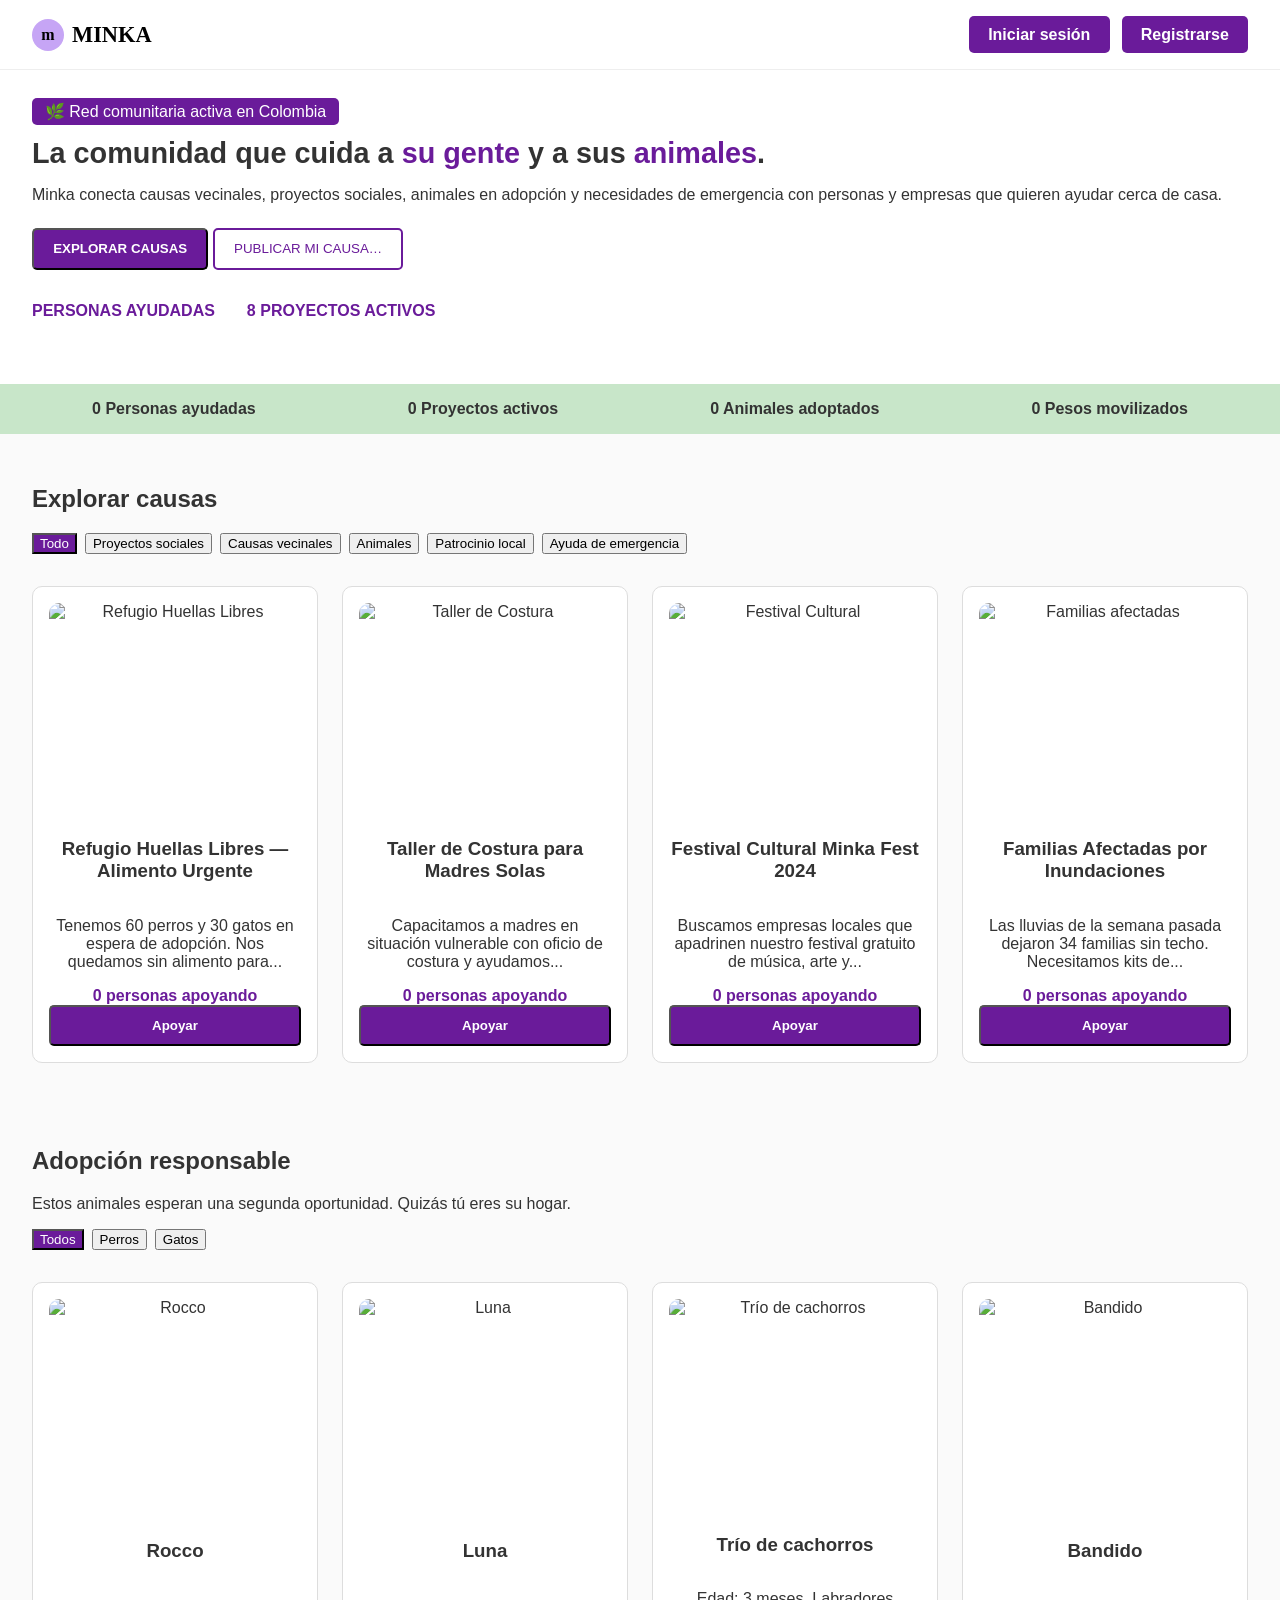
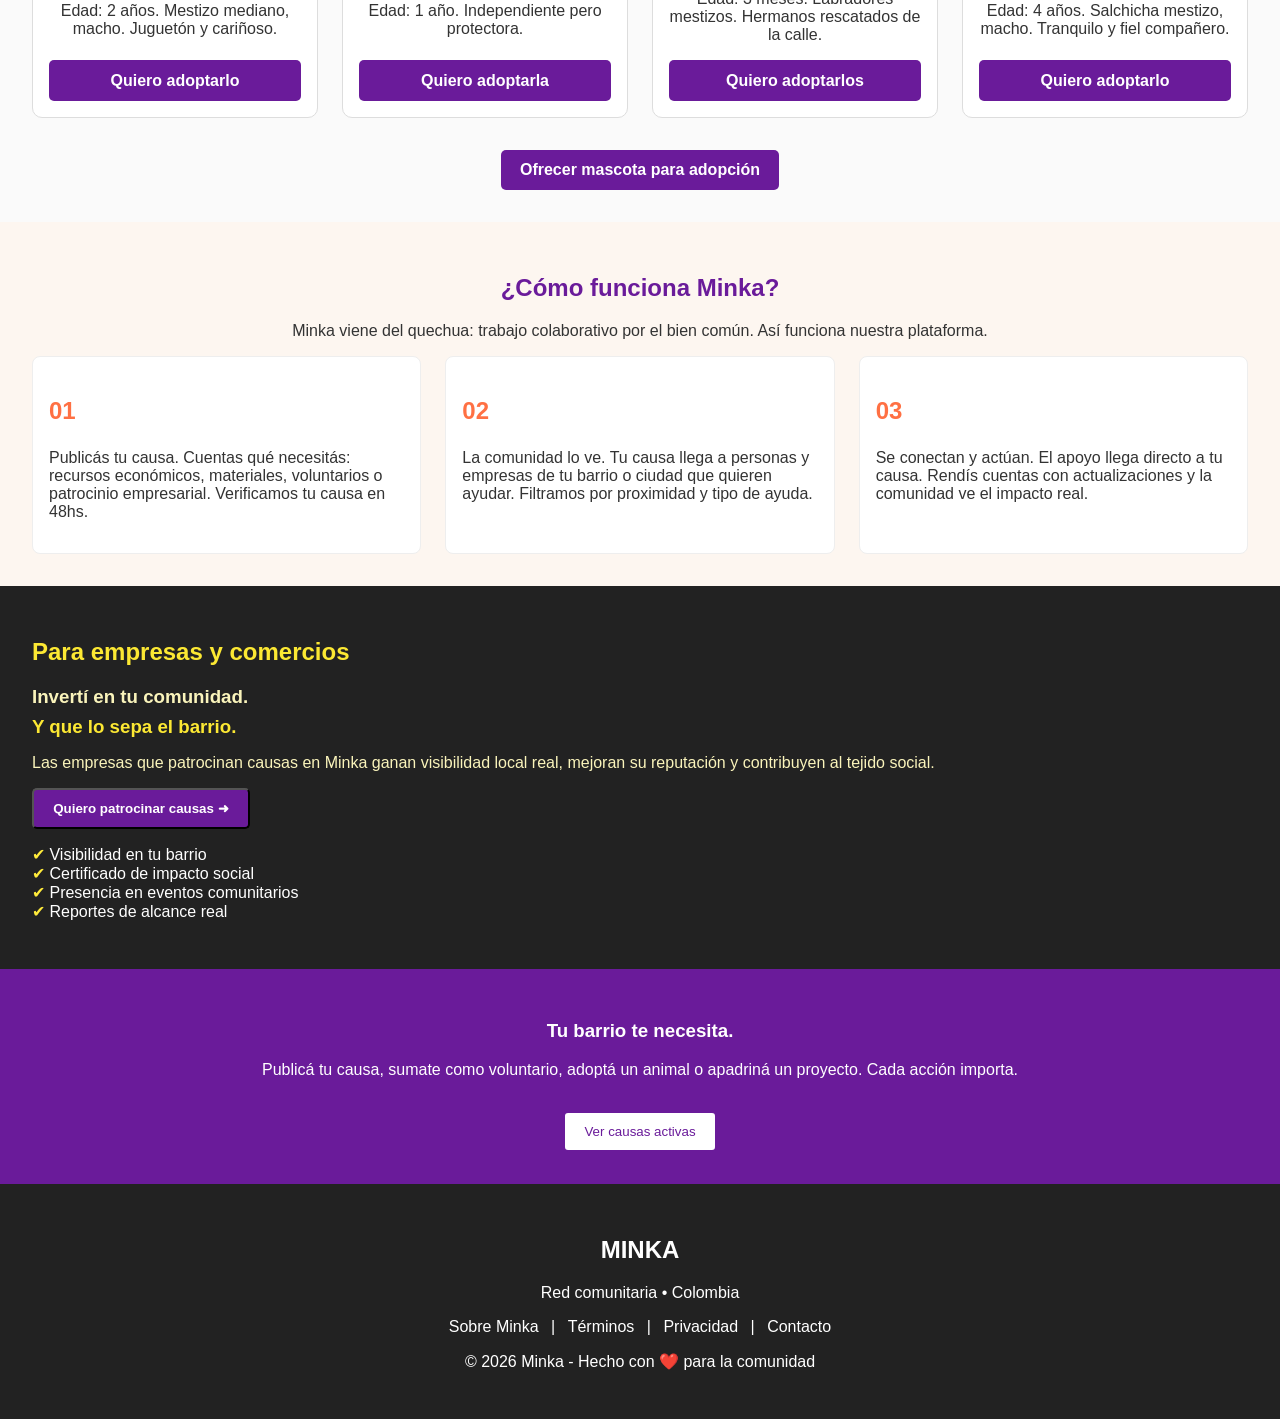
==== home/home.html @ 9ef89134 "created field home and minka" ====
<!DOCTYPE html>
<html lang="es">

<head>
  <meta charset="UTF-8">
  <title>Minka - Comunidad</title>
  <link rel="stylesheet" href="home.css">
</head>

<body>
  <header>
    <div class="logo">
      <a href="../Minka.E.M.E/HTML/datos_personales.html" class="logo-circle">m</a>
      <span class="logo-text">MINKA</span>
    </div>
    <nav>
      <a href="../Minka.E.M.E/HTML/login.html" class="login-btn">Iniciar sesión</a>
      <a href="../Minka.E.M.E/HTML/Registrarse.html" class="register-btn">Registrarse</a>
    </nav>
  </header>

  <main>
    <span class="tag">🌿 Red comunitaria activa en Colombia</span>
    <h1>La comunidad que cuida a <span class="highlight">su gente</span> y a sus <span
        class="highlight">animales</span>.</h1>
    <p>Minka conecta causas vecinales, proyectos sociales, animales en adopción y necesidades de emergencia con personas
      y empresas que quieren ayudar cerca de casa.</p>

    <div class="buttons">
      <button class="primary">EXPLORAR CAUSAS</button>
      <button class="secondary">PUBLICAR MI CAUSA…</button>
    </div>

    <section class="stats">
      <div> PERSONAS AYUDADAS</div>
      <div>8 PROYECTOS ACTIVOS</div>
    </section>

    <div class="decor"></div>
  </main>

  <section class="counters">
    <div>0 Personas ayudadas</div>
    <div>0 Proyectos activos</div>
    <div>0 Animales adoptados</div>
    <div>0 Pesos movilizados</div>
  </section>

  <section class="explorar">
    <h2>Explorar causas</h2>
    <div class="filters">
      <button class="filter active" data-category="all">Todo</button>
      <button class="filter" data-category="social">Proyectos sociales</button>
      <button class="filter" data-category="vecinal">Causas vecinales</button>
      <button class="filter" data-category="animales">Animales</button>
      <button class="filter" data-category="patrocinio">Patrocinio local</button>
      <button class="filter" data-category="emergencia">Ayuda de emergencia</button>
    </div>

    <div class="cards">
      <div class="card" data-category="animales">
        <img
          src="https://encrypted-tbn0.gstatic.com/images?q=tbn:ANd9GcSaNjEu8xQxOeWsLRJibXXnTWfPn-ozSV0iFJRUZ-6-og&s=10"
          alt="Refugio Huellas Libres">
        <h3>Refugio Huellas Libres — Alimento Urgente</h3>
        <p>Tenemos 60 perros y 30 gatos en espera de adopción. Nos quedamos sin alimento para...</p>
        <span>0 personas apoyando</span>
        <button class="support">Apoyar</button>
      </div>

      <div class="card" data-category="social">
        <img src="https://www.quebradablancafase2.cl/wp-content/uploads/2023/05/taller-de-costura-4-697x516.jpg"
          alt="Taller de Costura">
        <h3>Taller de Costura para Madres Solas</h3>
        <p>Capacitamos a madres en situación vulnerable con oficio de costura y ayudamos...</p>
        <span>0 personas apoyando</span>
        <button class="support">Apoyar</button>
      </div>

      <div class="card" data-category="patrocinio">
        <img
          src="https://encrypted-tbn0.gstatic.com/images?q=tbn:ANd9GcQ7Z9cr3oB73BdTyl2SCoteaiQb75JfIqIh63PXHbESd1kula6LsIi1AKum&s=10"
          alt="Festival Cultural">
        <h3>Festival Cultural Minka Fest 2024</h3>
        <p>Buscamos empresas locales que apadrinen nuestro festival gratuito de música, arte y...</p>
        <span>0 personas apoyando</span>
        <button class="support">Apoyar</button>
      </div>

      <div class="card" data-category="emergencia">
        <img
          src="https://encrypted-tbn0.gstatic.com/images?q=tbn:ANd9GcSid4t8cBs7adcz__4-xoMxeef-o9dFLk702gSRywu6jA&s=10"
          alt="Familias afectadas">
        <h3>Familias Afectadas por Inundaciones</h3>
        <p>Las lluvias de la semana pasada dejaron 34 familias sin techo. Necesitamos kits de...</p>
        <span>0 personas apoyando</span>
        <button class="support">Apoyar</button>
      </div>
    </div>
  </section>

  <section class="adopcion">
    <h2>Adopción responsable</h2>
    <p>Estos animales esperan una segunda oportunidad. Quizás tú eres su hogar.</p>
    <div class="filters">
      <button class="filter active" data-category="all">Todos</button>
      <button class="filter" data-category="perros">Perros</button>
      <button class="filter" data-category="gatos">Gatos</button>
    </div>

    <div class="cards">
      <div class="card" data-category="perros">
        <img
          src="https://encrypted-tbn0.gstatic.com/images?q=tbn:ANd9GcQGKNMazz9Sl7fkIMDhFkq0iMN4-rPEWIQQDMUs0IEUVA&s=10"
          alt="Rocco">
        <h3>Rocco</h3>
        <p>Edad: 2 años. Mestizo mediano, macho. Juguetón y cariñoso.</p>
        <a href="../Minka.E.M.E/HTML/Adopcion.html?nombre=Rocco" class="support">
          Quiero adoptarlo
        </a>
      </div>
      <div class="card" data-category="gatos">
        <img
          src="https://encrypted-tbn0.gstatic.com/images?q=tbn:ANd9GcQX6gGj58B2H-W8RHTz_Qa1y-UOMAwhQD5AgymASyIdHQ&s=10"
          alt="Luna">
        <h3>Luna</h3>
        <p>Edad: 1 año. Independiente pero protectora.</p>
        <a href="../Minka.E.M.E/HTML/Adopcion.html?nombre=Luna" class="support">
          Quiero adoptarla
        </a>
      </div>
      <div class="card" data-category="perros">
        <img
          src="https://encrypted-tbn0.gstatic.com/images?q=tbn:ANd9GcRPjHMdVmpjX0w4Fqoa8EnH5HkmgqgNo9jEoJ3sY5CFSA&s=10"
          alt="Trío de cachorros">
        <h3>Trío de cachorros</h3>
        <p>Edad: 3 meses. Labradores mestizos. Hermanos rescatados de la calle.</p>
        <a href="../Minka.E.M.E/HTML/Adopcion.html?nombre=Cachorros" class="support">
          Quiero adoptarlos
        </a>
      </div>
      <div class="card" data-category="perros">
        <img
          src="https://encrypted-tbn0.gstatic.com/images?q=tbn:ANd9GcQYd863g4DUo9yZZ0RUiN1n-aJa63BK0QbAhkVOXiRQEA&s=10"
          alt="Bandido">
        <h3>Bandido</h3>
        <p>Edad: 4 años. Salchicha mestizo, macho. Tranquilo y fiel compañero.</p>
        <a href="../Minka.E.M.E/HTML/Adopcion.html?nombre=Bandido" class="support">
          Quiero adoptarlo
        </a>
      </div>
    </div>
    <div class="ofrecer">
      <a href="../Minka.E.M.E/HTML/Mascota_para_adoptar.html" class="primary">
        Ofrecer mascota para adopción
      </a>
    </div>
  </section>

  <section class="funciona">
    <h2 style="text-align: center;">¿Cómo funciona Minka?</h2>
    <p style="text-align: center;">Minka viene del quechua: trabajo colaborativo por el bien común. Así funciona nuestra
      plataforma.</p>
    <div class="steps">
      <div class="step">
        <h3>01</h3>
        <p>Publicás tu causa. Cuentas qué necesitás: recursos económicos, materiales, voluntarios o patrocinio
          empresarial. Verificamos tu causa en 48hs.</p>
      </div>
      <div class="step">
        <h3>02</h3>
        <p>La comunidad lo ve. Tu causa llega a personas y empresas de tu barrio o ciudad que quieren ayudar. Filtramos
          por proximidad y tipo de ayuda.</p>
      </div>
      <div class="step">
        <h3>03</h3>
        <p>Se conectan y actúan. El apoyo llega directo a tu causa. Rendís cuentas con actualizaciones y la comunidad ve
          el impacto real.</p>
      </div>
    </div>
  </section>

  <section class="empresas">
    <div class="empresas-dark">
      <h2>Para empresas y comercios</h2>
      <h3 class="h3_inverti">Invertí en tu comunidad. </h3>
      <h3 class="h3_barrio">Y que lo sepa el barrio.</h3>
      <p>Las empresas que patrocinan causas en Minka ganan visibilidad local real, mejoran su reputación y contribuyen
        al tejido social.</p>
      <button class="primary">Quiero patrocinar causas ➜</button>
      <ul>
        <li>Visibilidad en tu barrio</li>
        <li>Certificado de impacto social</li>
        <li>Presencia en eventos comunitarios</li>
        <li>Reportes de alcance real</li>
      </ul>
    </div>
    <div class="empresas-purple">
      <h3>Tu barrio te necesita.</h3>
      <p>Publicá tu causa, sumate como voluntario, adoptá un animal o apadriná un proyecto. Cada acción importa.</p>
      <button class="secondary">Ver causas activas</button>
    </div>
  </section>

  <footer>
    <div class="footer-content">
      <h2>MINKA</h2>
      <p>Red comunitaria • Colombia</p>
      <nav>
        <a href="#">Sobre Minka</a> |
        <a href="#">Términos</a> |
        <a href="#">Privacidad</a> |
        <a href="#">Contacto</a>
      </nav>
      <p>© 2026 Minka - Hecho con ❤️ para la comunidad</p>
    </div>
  </footer>

  <script src="home.js"></script>
</body>

</html>
---- home/home.css ----
body {
  font-family: 'Segoe UI', Arial, sans-serif;
  margin: 0;
  background: #fff;
  color: #333;
}

header {
  display: flex;
  justify-content: space-between;
  align-items: center;
  padding: 1rem 2rem;
  background: #fff;
  border-bottom: 1px solid #eee;
}

.logo {
  display: flex;
  align-items: center;
  gap: 8px;
}
.logo-circle {
  width: 32px;
  height: 32px;
  background: #c6a5f5; 
  border-radius: 50%;
  display: flex;
  align-items: center;
  justify-content: center;
  font-weight: bold;
  font-size: 1rem;
  color: #000;
  font-family: cursive;
  text-decoration: none;
  cursor: pointer;      
}
.logo-circle:hover {
  background: #b28ae6; 
}
.logo-text {
  font-family: cursive;
  font-size: 1.4rem;
  font-weight: bold;
  color: #000;
}

header nav {
  display: flex;
  gap: 12px; 
}
.login-btn, .register-btn {
  background: #6a1b9a; 
  color: #fff;
  padding: 0.6rem 1.2rem;
  border-radius: 5px;
  text-decoration: none;
  font-weight: bold;
}
.register-btn {
  background: #6a1b9a; 
}

main {
  padding: 2rem;
}
.tag {
  background: #6a1b9a;
  color: #fff;
  padding: 0.3rem 0.8rem;
  border-radius: 5px;
}
h1 {
  margin: 1rem 0;
  font-size: 1.8rem;
}
.highlight { color: #6a1b9a; font-weight: bold; }
.buttons { margin: 1.5rem 0; }

button.primary, button.support,
a.primary, a.support {
  background: #6a1b9a;
  color: #fff;
  padding: 0.7rem 1.2rem;
  border-radius: 5px;
  font-weight: bold;
  text-decoration: none;
  display: inline-block;
  cursor: pointer;
}

button.secondary {
  background: #fff;
  color: #6a1b9a;
  border: 2px solid #6a1b9a;
  padding: 0.7rem 1.2rem;
  border-radius: 5px;
  cursor: pointer;
}

.stats {
  margin: 2rem 0;
  font-weight: bold;
  color: #6a1b9a;
  display: flex;
  gap: 2rem;
}

.counters {
  background: #c8e6c9;
  padding: 1rem;
  display: flex;
  justify-content: space-around;
  font-weight: bold;
}

.explorar, .adopcion {
  padding: 2rem;
  background: #fafafa;
}
.filters {
  display: flex;
  flex-wrap: wrap;
  gap: 0.5rem;
  margin-bottom: 2rem;
}
.filter.active { background: #6a1b9a; color: #fff; }

/* Ajuste para que las tarjetas se alineen */
.cards {
  display: grid;
  grid-template-columns: repeat(auto-fit,minmax(250px,1fr));
  gap: 1.5rem;
  align-items: stretch; /* todas las columnas se estiran */
}
.card {
  background: #fff;
  border: 1px solid #ddd;
  border-radius: 10px;
  padding: 1rem;
  text-align: center;
  display: flex;
  flex-direction: column;
  justify-content: space-between; /* botón siempre abajo */
}
.card img {
  width: 100%;
  height: 200px;        
  object-fit: cover;   
  border-radius: 10px;
  margin-bottom: 1rem;
}
.card span { color: #6a1b9a; font-weight: bold; }

.formulario h2 { text-align: center; color: #6a1b9a; }
.formulario label { display: block; margin-top: 1rem; font-weight: bold; }
.formulario input, .formulario textarea {
  width: 100%;
  padding: 0.6rem;
  margin-top: 0.5rem;
  border: 1px solid #ccc;
  border-radius: 5px;
}

.funciona {
  padding: 2rem;
  background: #fdf6f0;
}
.funciona h2 { color: #6a1b9a; }
.steps { display: flex; gap: 1.5rem; flex-wrap: wrap; }
.step { flex: 1; background: #fff; padding: 1rem; border-radius: 8px; border: 1px solid #eee; }
.step h3 { color: #ff7043; font-size: 1.5rem; }

.empresas-dark {
  background: #222;
  color: #fff;
  padding: 2rem;
}
.empresas-dark h2 { color: #fce833; }
.empresas-dark h3 { margin: 0.5rem 0; }
.empresas-dark .h3_barrio { color: #fce833; }
.empresas-dark .h3_inverti { color: #faf4bb; }
.empresas-dark p { color: #faf4bb; }

.empresas-dark ul { margin-top: 1rem; list-style: none; padding: 0; }
.empresas-dark li::before {
  content: "✔ ";
  color: #ffeb3b;
}
.empresas-purple {
  background: #6a1b9a;
  color: #fff;
  padding: 2rem;
  text-align: center;
}
.empresas-purple button { margin-top: 1rem; }

footer {
  background: #222;
  color: #fff;
  padding: 2rem;
  text-align: center;
}
footer nav a { color: #fff; text-decoration: none; margin: 0 0.5rem; }

.ofrecer {
  display: flex;
  justify-content: center; /* lo centra horizontalmente */
  margin-top: 2rem;        /* espacio respecto a las tarjetas */
}

.ofrecer a.primary {
  background: #6a1b9a;
  color: #fff;
  padding: 0.7rem 1.2rem;
  border-radius: 5px;
  font-weight: bold;
  text-decoration: none;
  display: inline-block;
}
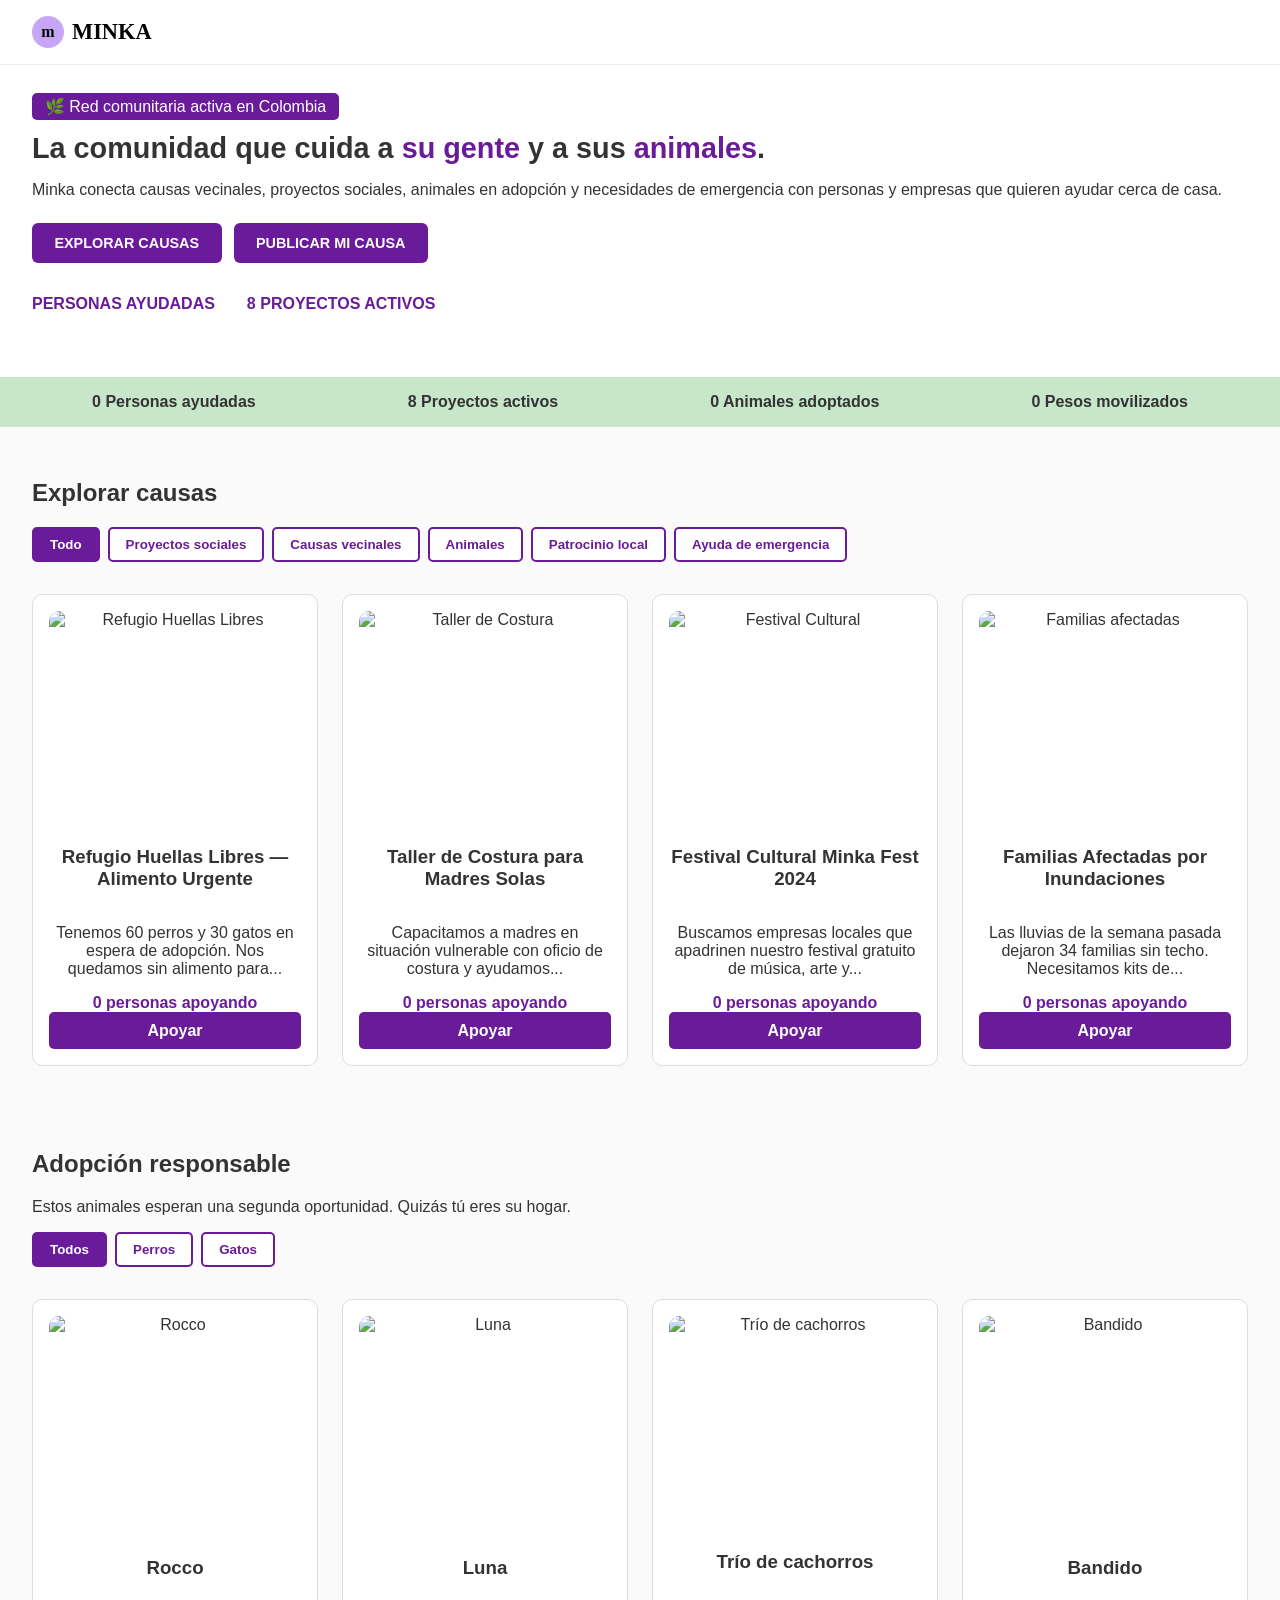
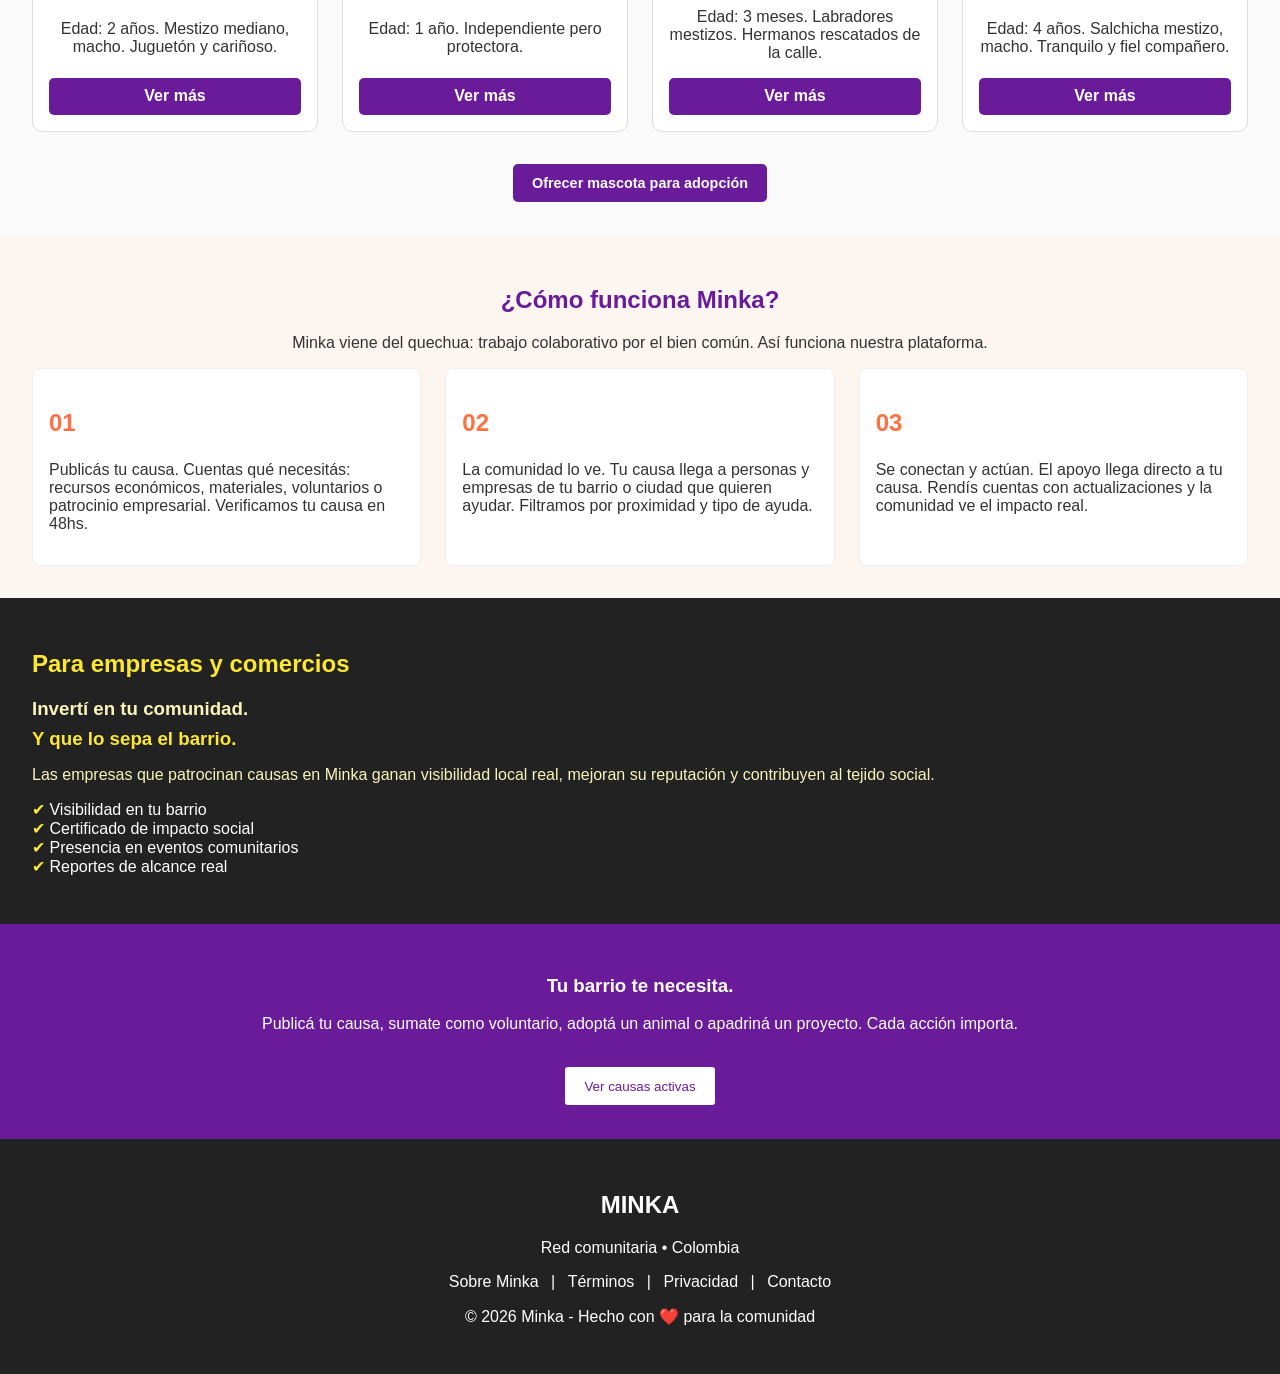
==== commit fd3c36f4: "cambios html css y js" ====
--- a/home/home.html
+++ b/home/home.html
@@ -10,14 +10,16 @@
 <body>
   <header>
     <div class="logo">
-      <a href="../Minka.E.M.E/HTML/datos_personales.html" class="logo-circle">m</a>
+      <a href="../HTML/datos_personales.html" class="logo-circle">m</a>
       <span class="logo-text">MINKA</span>
     </div>
-    <nav>
-      <a href="../Minka.E.M.E/HTML/login.html" class="login-btn">Iniciar sesión</a>
-      <a href="../Minka.E.M.E/HTML/Registrarse.html" class="register-btn">Registrarse</a>
-    </nav>
+    <div>
+      <nav>
+        <span id="usuario" class="usuario"></span>
+      </nav>
+    </div>
   </header>
+
 
   <main>
     <span class="tag">🌿 Red comunitaria activa en Colombia</span>
@@ -28,7 +30,7 @@
 
     <div class="buttons">
       <button class="primary">EXPLORAR CAUSAS</button>
-      <button class="secondary">PUBLICAR MI CAUSA…</button>
+      <a href="../HTML/Mi_proyecto.html" class="primary">PUBLICAR MI CAUSA</a>
     </div>
 
     <section class="stats">
@@ -41,7 +43,7 @@
 
   <section class="counters">
     <div>0 Personas ayudadas</div>
-    <div>0 Proyectos activos</div>
+    <div>8 Proyectos activos</div>
     <div>0 Animales adoptados</div>
     <div>0 Pesos movilizados</div>
   </section>
@@ -65,7 +67,7 @@
         <h3>Refugio Huellas Libres — Alimento Urgente</h3>
         <p>Tenemos 60 perros y 30 gatos en espera de adopción. Nos quedamos sin alimento para...</p>
         <span>0 personas apoyando</span>
-        <button class="support">Apoyar</button>
+        <a href="../HTML/voy_apoyar.html" class="support">Apoyar</a>
       </div>
 
       <div class="card" data-category="social">
@@ -74,7 +76,7 @@
         <h3>Taller de Costura para Madres Solas</h3>
         <p>Capacitamos a madres en situación vulnerable con oficio de costura y ayudamos...</p>
         <span>0 personas apoyando</span>
-        <button class="support">Apoyar</button>
+        <a href="../HTML/voy_apoyar.html" class="support">Apoyar</a>
       </div>
 
       <div class="card" data-category="patrocinio">
@@ -84,7 +86,7 @@
         <h3>Festival Cultural Minka Fest 2024</h3>
         <p>Buscamos empresas locales que apadrinen nuestro festival gratuito de música, arte y...</p>
         <span>0 personas apoyando</span>
-        <button class="support">Apoyar</button>
+        <a href="../HTML/voy_apoyar.html" class="support">Apoyar</a>
       </div>
 
       <div class="card" data-category="emergencia">
@@ -94,9 +96,10 @@
         <h3>Familias Afectadas por Inundaciones</h3>
         <p>Las lluvias de la semana pasada dejaron 34 familias sin techo. Necesitamos kits de...</p>
         <span>0 personas apoyando</span>
-        <button class="support">Apoyar</button>
-      </div>
-    </div>
+        <a href="../HTML/voy_apoyar.html" class="support">Apoyar</a>
+      </div>
+    </div>
+
   </section>
 
   <section class="adopcion">
@@ -115,43 +118,40 @@
           alt="Rocco">
         <h3>Rocco</h3>
         <p>Edad: 2 años. Mestizo mediano, macho. Juguetón y cariñoso.</p>
-        <a href="../Minka.E.M.E/HTML/Adopcion.html?nombre=Rocco" class="support">
-          Quiero adoptarlo
-        </a>
-      </div>
+        <a href="../HTML/detalle_mascotas.html?nombre=Rocco" class="support">Ver más</a>
+      </div>
+
       <div class="card" data-category="gatos">
         <img
           src="https://encrypted-tbn0.gstatic.com/images?q=tbn:ANd9GcQX6gGj58B2H-W8RHTz_Qa1y-UOMAwhQD5AgymASyIdHQ&s=10"
           alt="Luna">
         <h3>Luna</h3>
         <p>Edad: 1 año. Independiente pero protectora.</p>
-        <a href="../Minka.E.M.E/HTML/Adopcion.html?nombre=Luna" class="support">
-          Quiero adoptarla
-        </a>
-      </div>
+        <a href="../HTML/detalle_mascotas.html?nombre=Luna" class="support">Ver más</a>
+      </div>
+
       <div class="card" data-category="perros">
         <img
           src="https://encrypted-tbn0.gstatic.com/images?q=tbn:ANd9GcRPjHMdVmpjX0w4Fqoa8EnH5HkmgqgNo9jEoJ3sY5CFSA&s=10"
           alt="Trío de cachorros">
         <h3>Trío de cachorros</h3>
         <p>Edad: 3 meses. Labradores mestizos. Hermanos rescatados de la calle.</p>
-        <a href="../Minka.E.M.E/HTML/Adopcion.html?nombre=Cachorros" class="support">
-          Quiero adoptarlos
-        </a>
-      </div>
+        <a href="../HTML/detalle_mascotas.html?nombre=Cachorros" class="support">Ver más</a>
+      </div>
+
       <div class="card" data-category="perros">
         <img
           src="https://encrypted-tbn0.gstatic.com/images?q=tbn:ANd9GcQYd863g4DUo9yZZ0RUiN1n-aJa63BK0QbAhkVOXiRQEA&s=10"
           alt="Bandido">
         <h3>Bandido</h3>
         <p>Edad: 4 años. Salchicha mestizo, macho. Tranquilo y fiel compañero.</p>
-        <a href="../Minka.E.M.E/HTML/Adopcion.html?nombre=Bandido" class="support">
-          Quiero adoptarlo
-        </a>
-      </div>
-    </div>
+        <a href="../HTML/detalle_mascotas.html?nombre=Bandido" class="support">Ver más</a>
+      </div>
+    </div>
+
+
     <div class="ofrecer">
-      <a href="../Minka.E.M.E/HTML/Mascota_para_adoptar.html" class="primary">
+      <a href="../HTML/Mascota_para_adoptar.html" class="primary">
         Ofrecer mascota para adopción
       </a>
     </div>
@@ -187,7 +187,6 @@
       <h3 class="h3_barrio">Y que lo sepa el barrio.</h3>
       <p>Las empresas que patrocinan causas en Minka ganan visibilidad local real, mejoran su reputación y contribuyen
         al tejido social.</p>
-      <button class="primary">Quiero patrocinar causas ➜</button>
       <ul>
         <li>Visibilidad en tu barrio</li>
         <li>Certificado de impacto social</li>
--- a/home/home.css
+++ b/home/home.css
@@ -48,16 +48,10 @@
   display: flex;
   gap: 12px; 
 }
-.login-btn, .register-btn {
-  background: #6a1b9a; 
-  color: #fff;
-  padding: 0.6rem 1.2rem;
-  border-radius: 5px;
-  text-decoration: none;
-  font-weight: bold;
-}
-.register-btn {
-  background: #6a1b9a; 
+
+.usuario {
+  font-weight: bold;
+  color: #6a1b9a;
 }
 
 main {
@@ -76,16 +70,35 @@
 .highlight { color: #6a1b9a; font-weight: bold; }
 .buttons { margin: 1.5rem 0; }
 
-button.primary, button.support,
-a.primary, a.support {
-  background: #6a1b9a;
-  color: #fff;
-  padding: 0.7rem 1.2rem;
-  border-radius: 5px;
-  font-weight: bold;
-  text-decoration: none;
-  display: inline-block;
-  cursor: pointer;
+.buttons {
+  display: flex;
+  gap: 12px;
+  align-items: center;
+  margin: 1.5rem 0;
+}
+
+a.primary, button.primary {
+  background: #6a1b9a;
+  color: #fff;
+  padding: 0.75rem 1.4rem;
+  border-radius: 6px;
+  font-weight: bold;
+  font-size: 0.9rem;
+  font-family: inherit;
+  text-decoration: none;
+  display: inline-flex;
+  align-items: center;
+  justify-content: center;
+  border: none; 
+  outline: none;
+  cursor: pointer;
+  box-sizing: border-box;
+  transition: background 0.3s ease, transform 0.2s ease;
+}
+
+a.primary:hover, button.primary:hover {
+  background: #4a0f7a;
+  transform: scale(1.03);
 }
 
 button.secondary {
@@ -117,20 +130,37 @@
   padding: 2rem;
   background: #fafafa;
 }
+
 .filters {
   display: flex;
   flex-wrap: wrap;
   gap: 0.5rem;
   margin-bottom: 2rem;
 }
-.filter.active { background: #6a1b9a; color: #fff; }
-
-/* Ajuste para que las tarjetas se alineen */
+button.filter {
+  background: #fff;
+  color: #6a1b9a;
+  border: 2px solid #6a1b9a;
+  padding: 0.5rem 1rem;
+  border-radius: 5px;
+  font-weight: bold;
+  cursor: pointer;
+  transition: all 0.3s ease;
+}
+button.filter:hover {
+  background: #6a1b9a;
+  color: #fff;
+}
+button.filter.active {
+  background: #6a1b9a;
+  color: #fff;
+}
+
 .cards {
   display: grid;
   grid-template-columns: repeat(auto-fit,minmax(250px,1fr));
   gap: 1.5rem;
-  align-items: stretch; /* todas las columnas se estiran */
+  align-items: stretch;
 }
 .card {
   background: #fff;
@@ -140,7 +170,12 @@
   text-align: center;
   display: flex;
   flex-direction: column;
-  justify-content: space-between; /* botón siempre abajo */
+  justify-content: space-between;
+  transition: transform 0.2s ease, box-shadow 0.3s ease;
+}
+.card:hover {
+  transform: translateY(-5px);
+  box-shadow: 0 6px 15px rgba(0,0,0,0.15);
 }
 .card img {
   width: 100%;
@@ -150,6 +185,22 @@
   margin-bottom: 1rem;
 }
 .card span { color: #6a1b9a; font-weight: bold; }
+
+button.support, a.support {
+  background: #6a1b9a;
+  color: #fff;
+  padding: 0.6rem 1.2rem;
+  border-radius: 5px;
+  font-weight: bold;
+  text-decoration: none;
+  display: inline-block;
+  cursor: pointer;
+  transition: background 0.3s ease, transform 0.2s ease;
+}
+button.support:hover, a.support:hover {
+  background: #3e8e41;
+  transform: scale(1.05);
+}
 
 .formulario h2 { text-align: center; color: #6a1b9a; }
 .formulario label { display: block; margin-top: 1rem; font-weight: bold; }
@@ -180,7 +231,6 @@
 .empresas-dark .h3_barrio { color: #fce833; }
 .empresas-dark .h3_inverti { color: #faf4bb; }
 .empresas-dark p { color: #faf4bb; }
-
 .empresas-dark ul { margin-top: 1rem; list-style: none; padding: 0; }
 .empresas-dark li::before {
   content: "✔ ";
@@ -204,10 +254,9 @@
 
 .ofrecer {
   display: flex;
-  justify-content: center; /* lo centra horizontalmente */
-  margin-top: 2rem;        /* espacio respecto a las tarjetas */
-}
-
+  justify-content: center; 
+  margin-top: 2rem;      
+}
 .ofrecer a.primary {
   background: #6a1b9a;
   color: #fff;
@@ -217,4 +266,3 @@
   text-decoration: none;
   display: inline-block;
 }
-
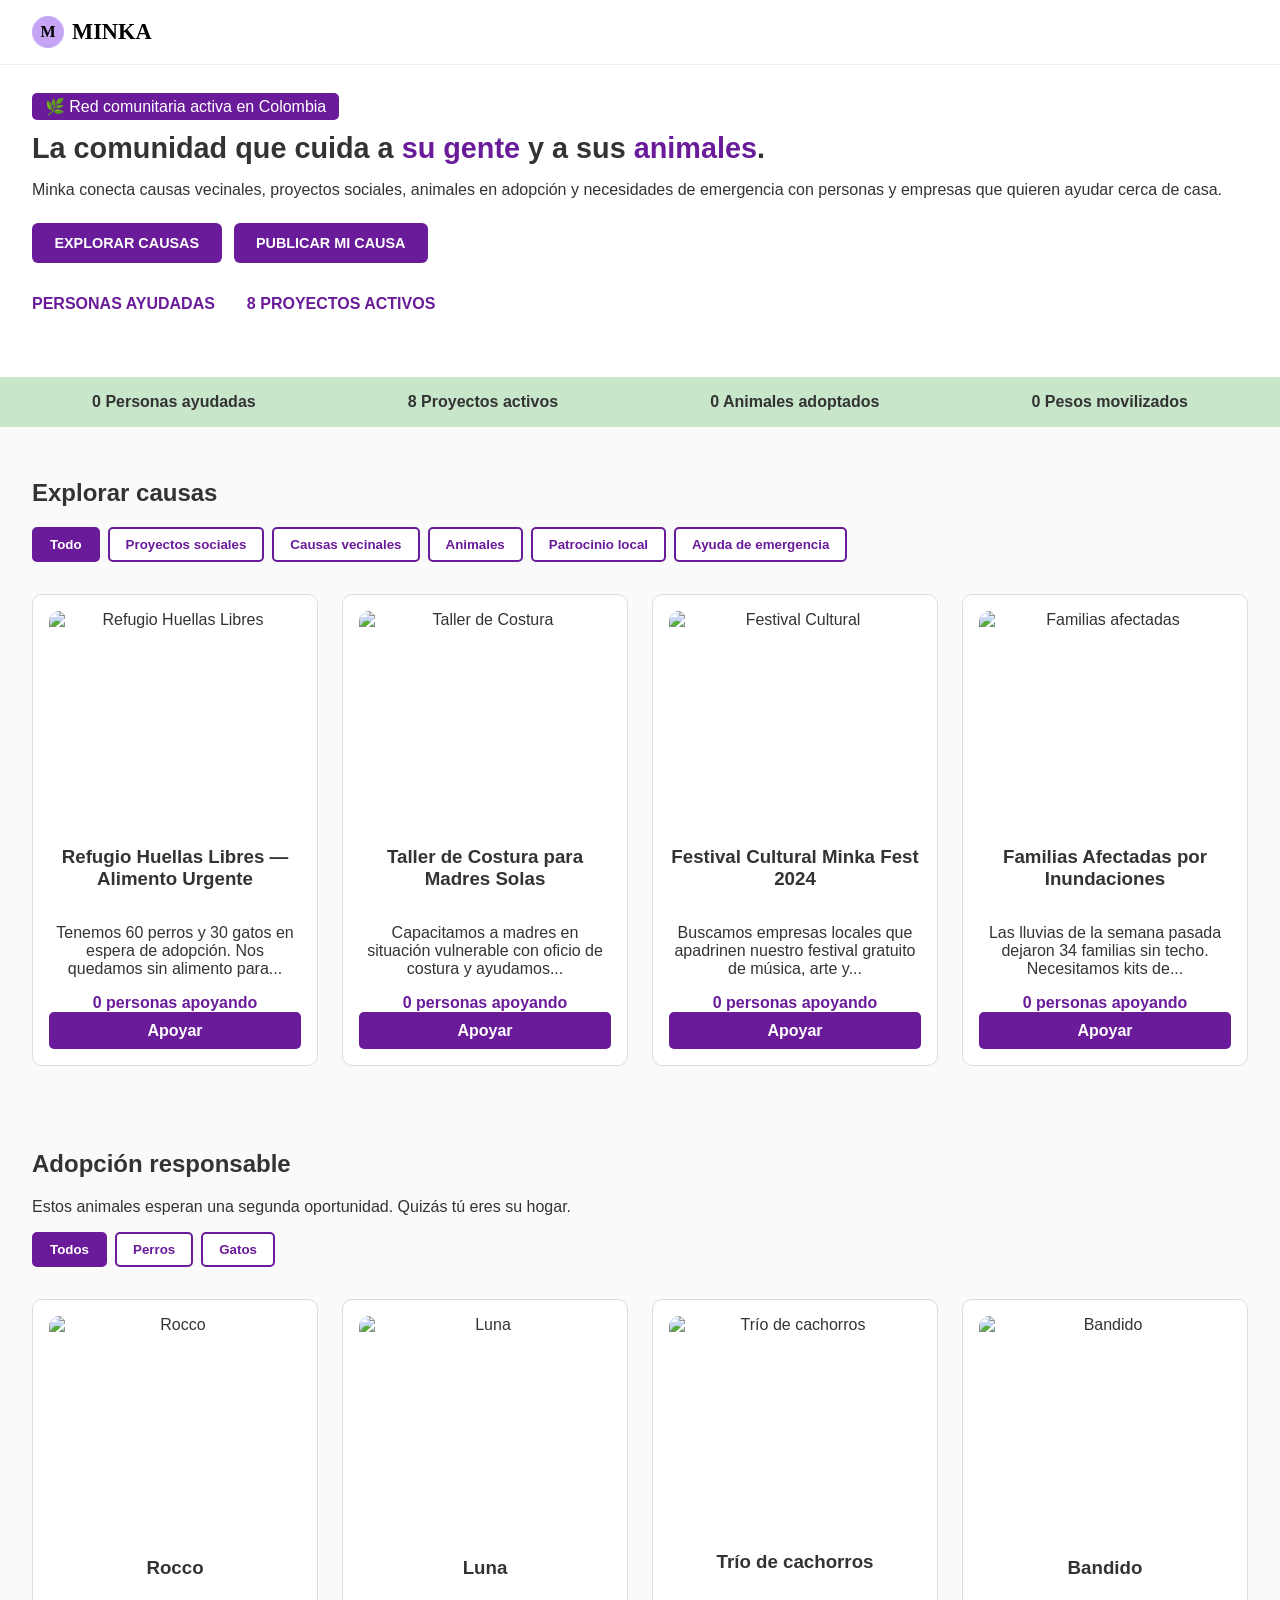
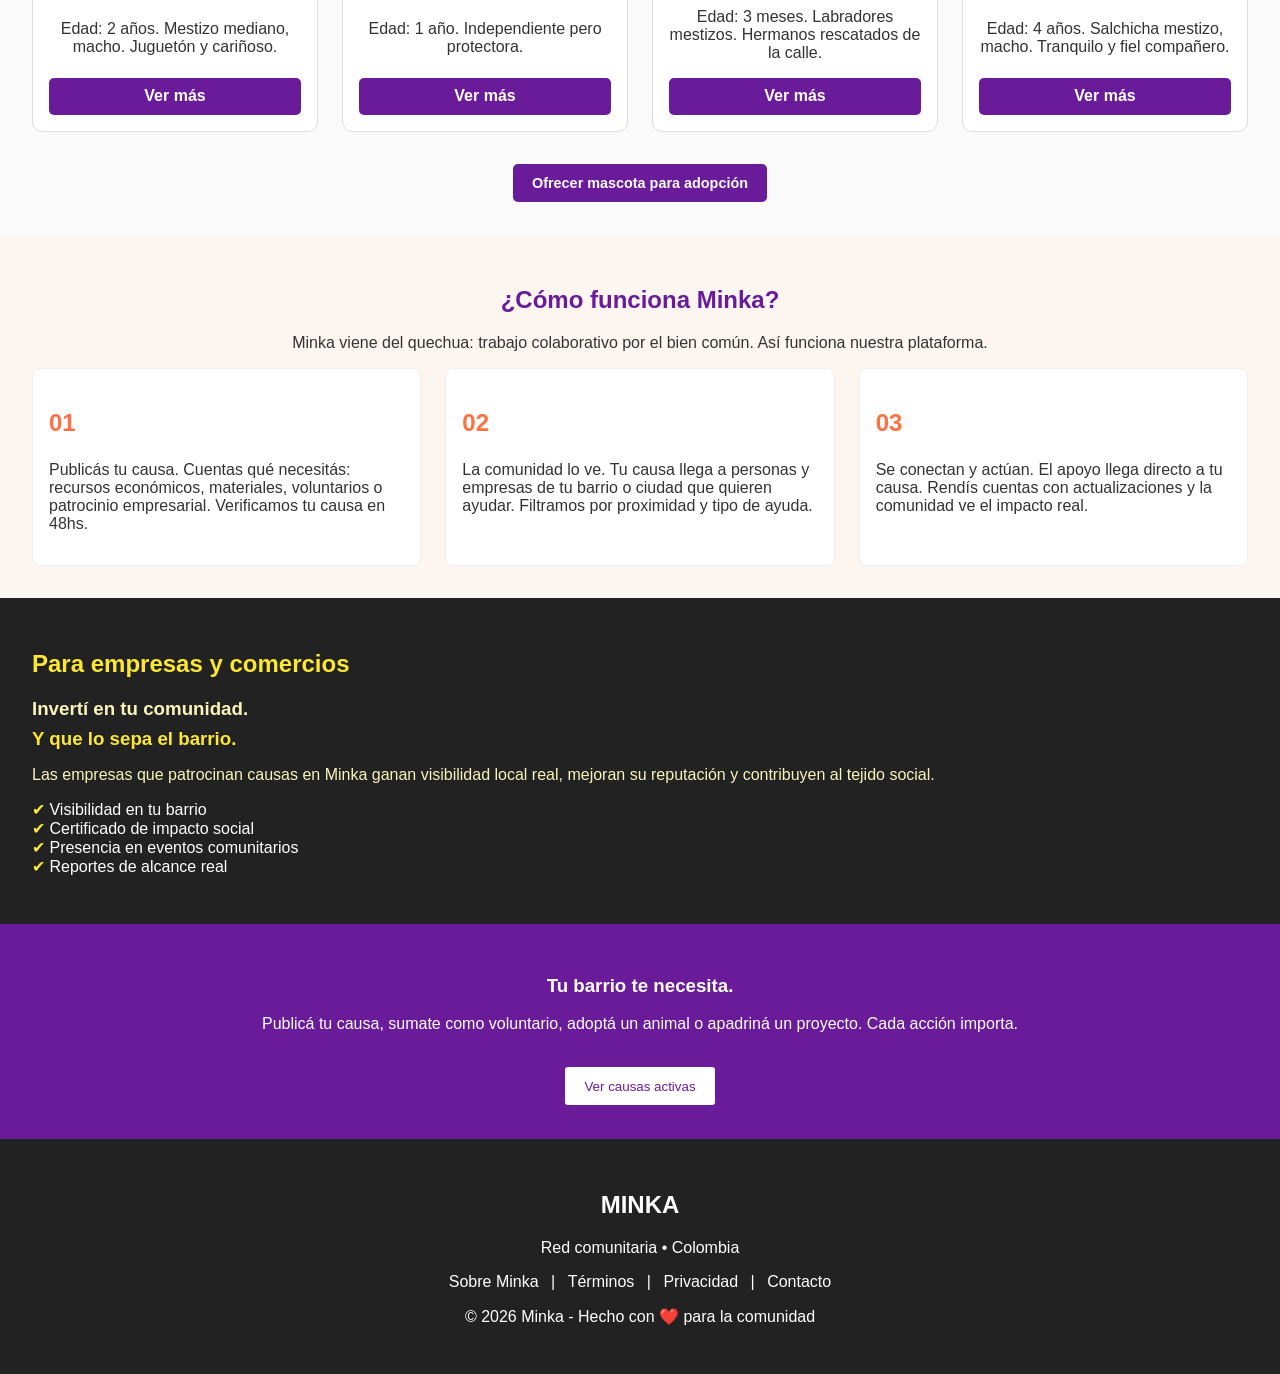
==== commit ae2d52a2: "cambios" ====
--- a/home/home.html
+++ b/home/home.html
@@ -10,7 +10,7 @@
 <body>
   <header>
     <div class="logo">
-      <a href="../HTML/datos_personales.html" class="logo-circle">m</a>
+      <a href="../HTML/datos_personales.html" class="logo-circle">M</a>
       <span class="logo-text">MINKA</span>
     </div>
     <div>
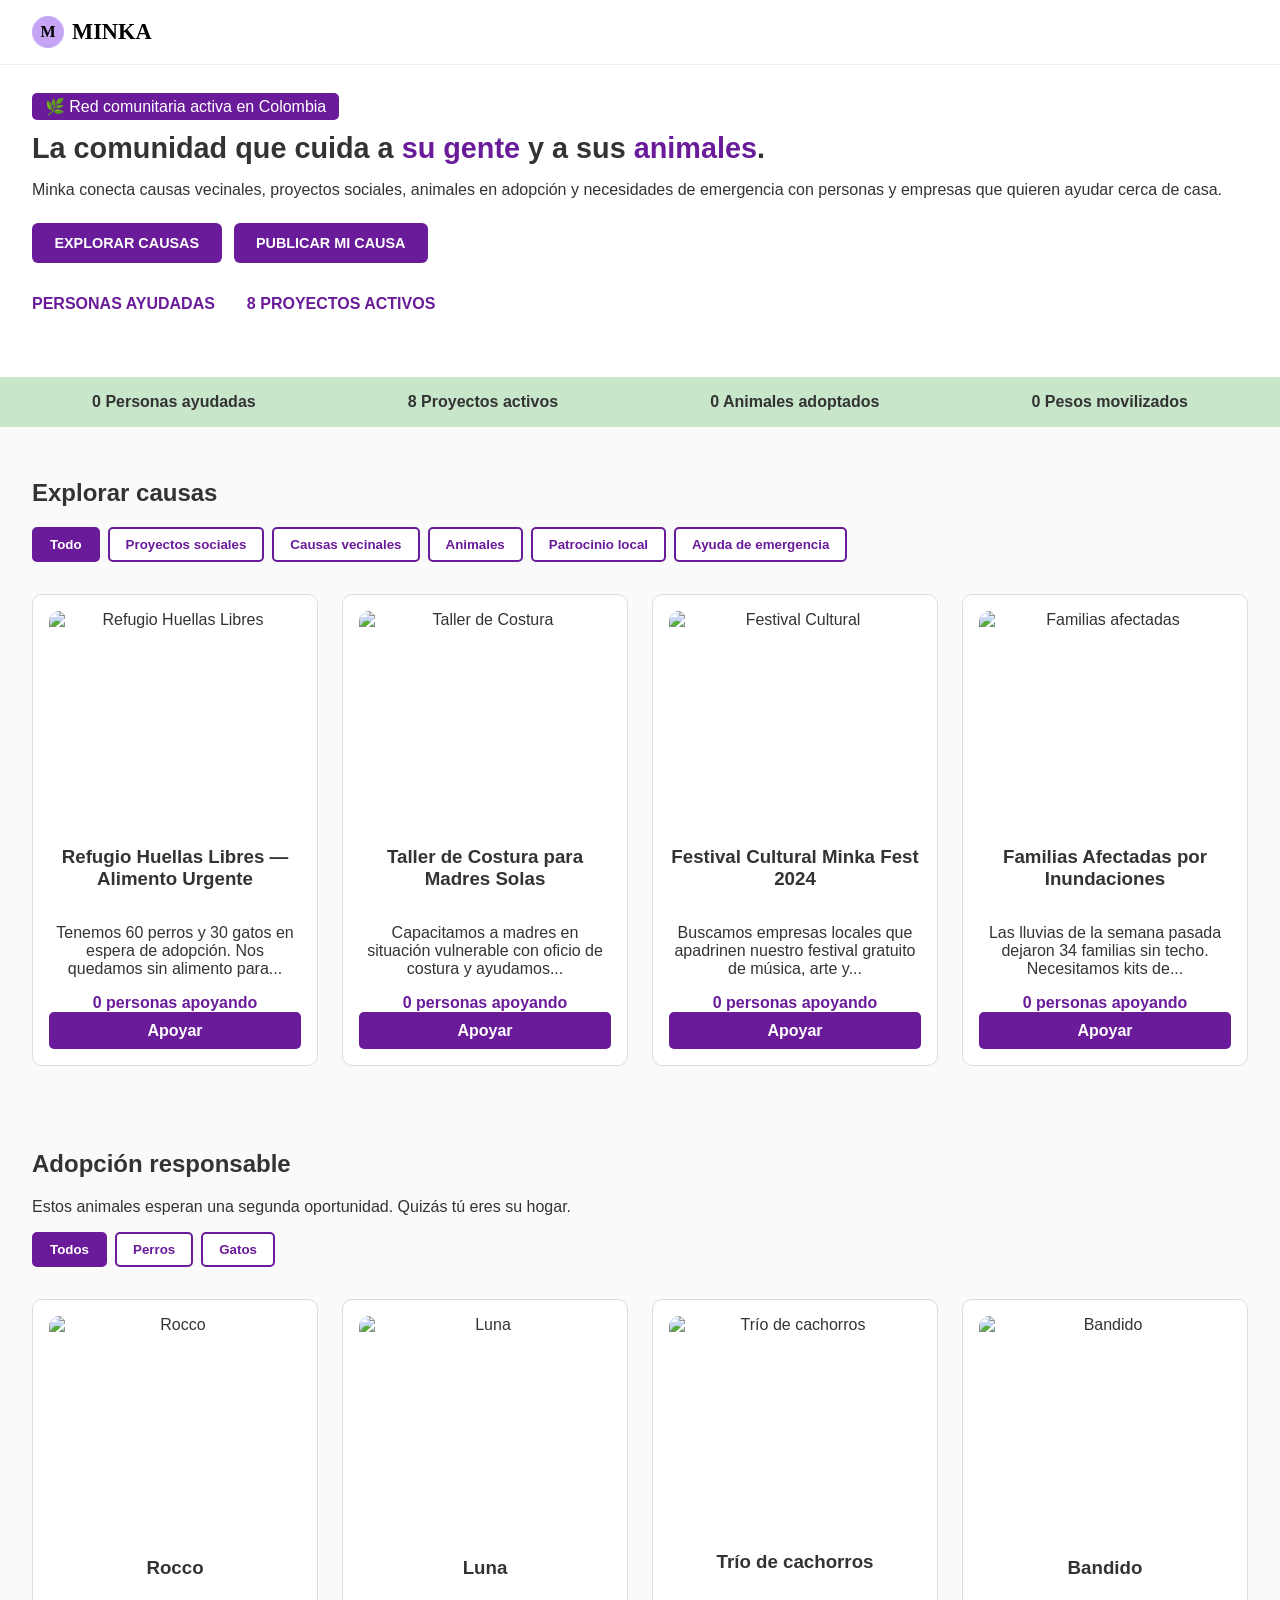
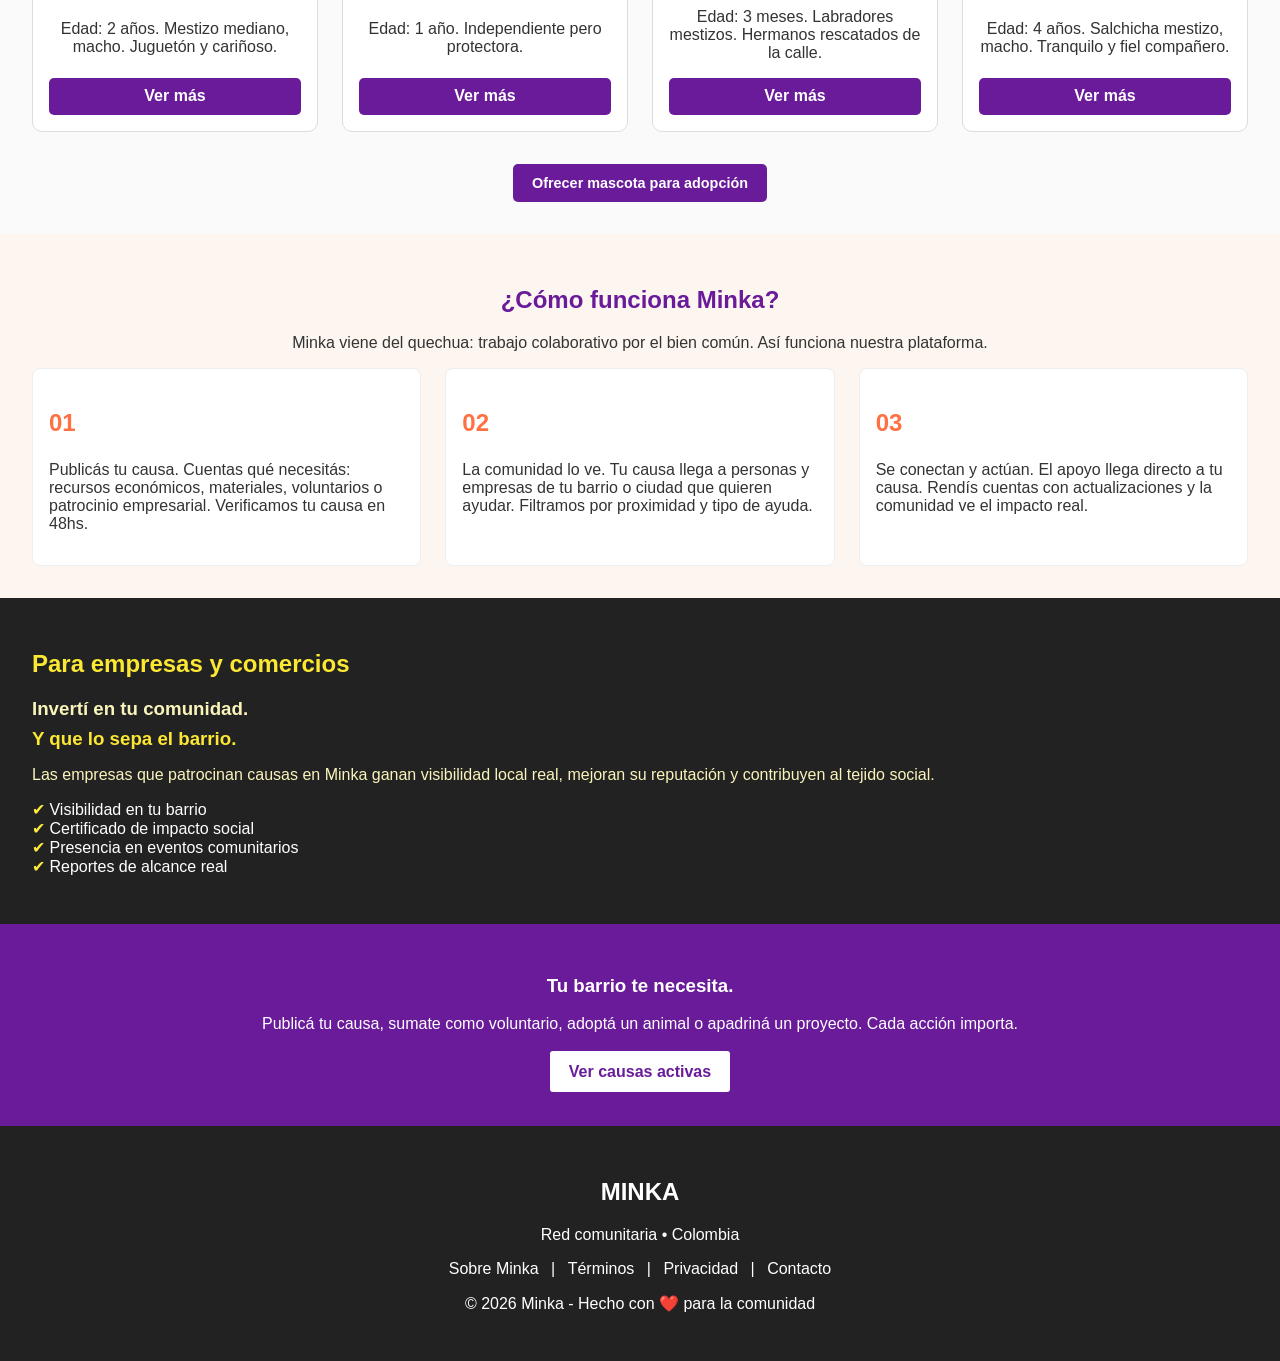
==== commit 2b5875d9: "modificaciones y arreglo de la base de datos, modificación php, js y html. adicion de carpeta imagen" ====
--- a/home/home.html
+++ b/home/home.html
@@ -48,7 +48,7 @@
     <div>0 Pesos movilizados</div>
   </section>
 
-  <section class="explorar">
+  <section class="explorar" id="causas">
     <h2>Explorar causas</h2>
     <div class="filters">
       <button class="filter active" data-category="all">Todo</button>
@@ -67,7 +67,8 @@
         <h3>Refugio Huellas Libres — Alimento Urgente</h3>
         <p>Tenemos 60 perros y 30 gatos en espera de adopción. Nos quedamos sin alimento para...</p>
         <span>0 personas apoyando</span>
-        <a href="../HTML/voy_apoyar.html" class="support">Apoyar</a>
+        <a href="../HTML/voy_apoyar.html?causa=Refugio Huellas Libres - Alimento Urgente" class="support"> Apoyar </a>
+
       </div>
 
       <div class="card" data-category="social">
@@ -76,7 +77,7 @@
         <h3>Taller de Costura para Madres Solas</h3>
         <p>Capacitamos a madres en situación vulnerable con oficio de costura y ayudamos...</p>
         <span>0 personas apoyando</span>
-        <a href="../HTML/voy_apoyar.html" class="support">Apoyar</a>
+        <a href="../HTML/voy_apoyar.html?causa=Taller de Costura para Madres Solas" class="support">Apoyar</a>
       </div>
 
       <div class="card" data-category="patrocinio">
@@ -86,7 +87,8 @@
         <h3>Festival Cultural Minka Fest 2024</h3>
         <p>Buscamos empresas locales que apadrinen nuestro festival gratuito de música, arte y...</p>
         <span>0 personas apoyando</span>
-        <a href="../HTML/voy_apoyar.html" class="support">Apoyar</a>
+        <a href="../HTML/voy_apoyar.html?causa=Festival Cultural Minka Fest 2026" class="support">Apoyar</a>
+
       </div>
 
       <div class="card" data-category="emergencia">
@@ -96,7 +98,7 @@
         <h3>Familias Afectadas por Inundaciones</h3>
         <p>Las lluvias de la semana pasada dejaron 34 familias sin techo. Necesitamos kits de...</p>
         <span>0 personas apoyando</span>
-        <a href="../HTML/voy_apoyar.html" class="support">Apoyar</a>
+        <a href="../HTML/voy_apoyar.html?causa=Familias Afectadas por Inundaciones" class="support">Apoyar</a>
       </div>
     </div>
 
@@ -197,7 +199,7 @@
     <div class="empresas-purple">
       <h3>Tu barrio te necesita.</h3>
       <p>Publicá tu causa, sumate como voluntario, adoptá un animal o apadriná un proyecto. Cada acción importa.</p>
-      <button class="secondary">Ver causas activas</button>
+      <a href="#causas" class="secondary">Ver causas activas</a>
     </div>
   </section>
 
--- a/home/home.css
+++ b/home/home.css
@@ -1,3 +1,7 @@
+html {
+  scroll-behavior: smooth;
+}
+
 body {
   font-family: 'Segoe UI', Arial, sans-serif;
   margin: 0;
@@ -101,13 +105,24 @@
   transform: scale(1.03);
 }
 
-button.secondary {
+button.secondary,
+a.secondary {
   background: #fff;
   color: #6a1b9a;
   border: 2px solid #6a1b9a;
   padding: 0.7rem 1.2rem;
   border-radius: 5px;
   cursor: pointer;
+  text-decoration: none;
+  display: inline-block;
+  font-weight: bold;
+  transition: all 0.3s ease;
+}
+
+button.secondary:hover,
+a.secondary:hover {
+  background: #6a1b9a;
+  color: #fff;
 }
 
 .stats {
